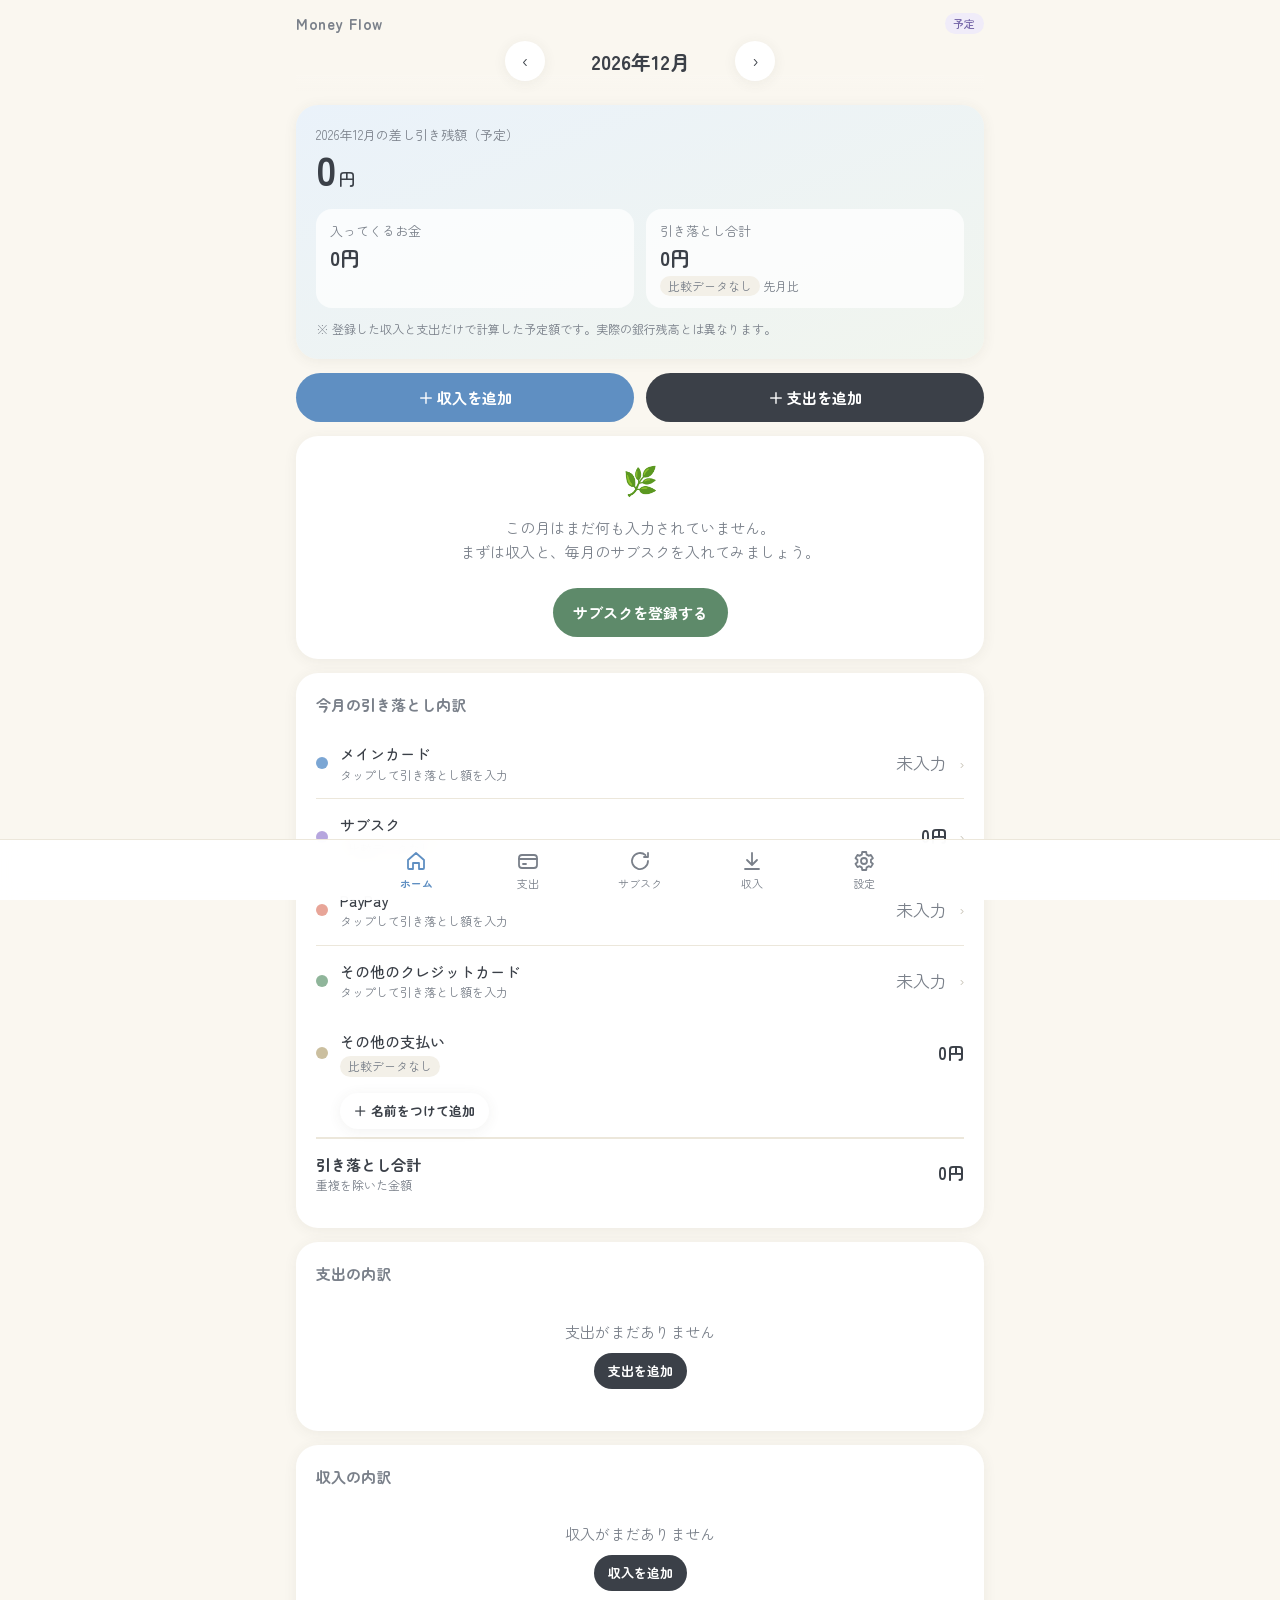
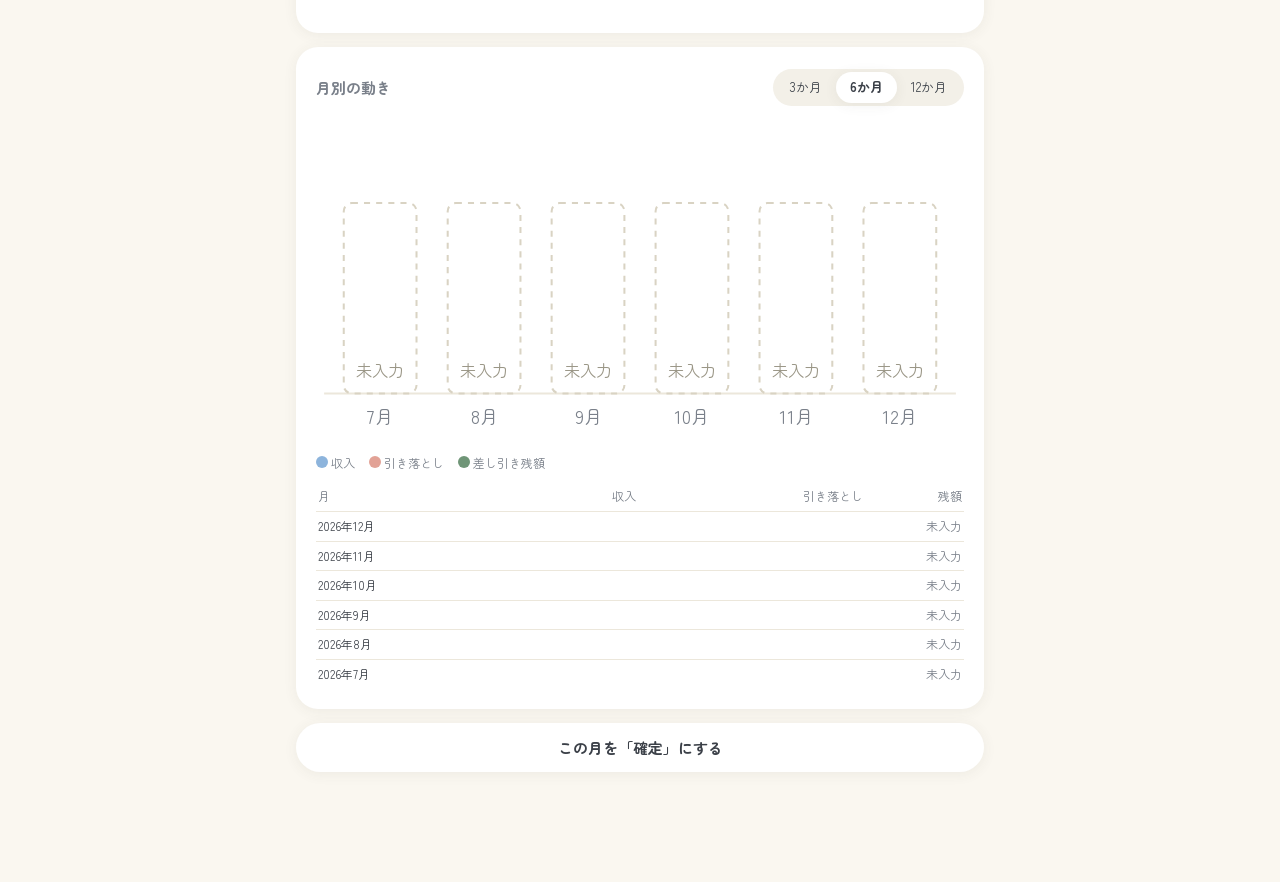
==== index.html @ 57806563 "Add files via upload" ====
<!doctype html>
<html lang="ja">
<head>
<meta charset="utf-8">
<meta name="viewport" content="width=device-width, initial-scale=1, viewport-fit=cover">
<meta name="theme-color" content="#FAF7F0">
<title>Money Flow</title>
<link rel="manifest" href="manifest.webmanifest">
<link rel="apple-touch-icon" href="icon-180.png">
<meta name="apple-mobile-web-app-capable" content="yes">
<meta name="mobile-web-app-capable" content="yes">
<meta name="apple-mobile-web-app-title" content="Money Flow">
<meta name="apple-mobile-web-app-status-bar-style" content="default">
<link rel="preconnect" href="https://fonts.googleapis.com">
<link rel="stylesheet" href="https://fonts.googleapis.com/css2?family=Zen+Maru+Gothic:wght@400;500;700&display=swap">
<link rel="stylesheet" href="styles.css">
</head>
<body>
<div id="app"></div>
<div id="modal"></div>
<div id="keypad"></div>
<div id="dialog"></div>
<div id="toast" role="status" aria-live="polite"></div>
<script src="logic.js"></script>
<script src="app.js"></script>
<script>if("serviceWorker"in navigator&&location.protocol==="https:"||location.hostname==="localhost"){navigator.serviceWorker&&navigator.serviceWorker.register("sw.js").catch(function(){})}</script>
</body>
</html>
---- styles.css ----
:root{
  --bg:#FAF7F0; --card:#FFFFFF; --ink:#3B4048; --sub:#7A808A; --line:#ECE7DB;
  --blue:#A9C7E8; --blue-d:#5F8FC2; --sage:#9DBBA3; --sage-d:#5E8A6A; --sage-bg:#E8F0E9;
  --lav:#C9BFE6; --lav-bg:#F0ECF9; --coral:#E2907F; --coral-d:#C2624F; --coral-bg:#FBEBE6;
  --radius:22px; --shadow:0 2px 14px rgba(70,70,60,.07);
}
*{box-sizing:border-box;-webkit-tap-highlight-color:transparent}
html{-webkit-text-size-adjust:100%}
body{margin:0;background:var(--bg);color:var(--ink);font-family:"Zen Maru Gothic","Hiragino Maru Gothic ProN","Hiragino Sans","Yu Gothic",sans-serif;line-height:1.55;font-size:15px}
body.lock{overflow:hidden}
button{font:inherit;color:inherit;cursor:pointer;border:0;background:none;padding:0}
input,select,textarea{font:inherit;color:inherit;font-size:16px} /* 16px: iOSの自動ズーム防止 */
.shell{max-width:560px;margin:0 auto;padding:0 16px calc(96px + env(safe-area-inset-bottom))}
@media(min-width:900px){.shell{max-width:720px}}

/* header */
.top{position:sticky;top:0;z-index:5;background:linear-gradient(var(--bg) 82%,rgba(250,247,240,0));padding:calc(12px + env(safe-area-inset-top)) 0 10px;margin-bottom:4px}
.brand{display:flex;align-items:center;justify-content:space-between;font-weight:700;font-size:15px;color:var(--sub);letter-spacing:.04em}
.mswitch{display:flex;align-items:center;justify-content:center;gap:10px;margin-top:6px}
.mswitch .lbl{font-size:20px;font-weight:700;min-width:8.5em;text-align:center}
.iconbtn{width:40px;height:40px;border-radius:50%;background:var(--card);box-shadow:var(--shadow);display:grid;place-items:center;font-size:18px}
.badge{display:inline-block;font-size:11px;padding:2px 8px;border-radius:99px;background:var(--lav-bg);color:#7566A8;font-weight:500}
.badge.ok{background:var(--sage-bg);color:var(--sage-d)}

/* cards */
.card{background:var(--card);border-radius:var(--radius);box-shadow:var(--shadow);padding:20px;margin:14px 0}
.card h2{margin:0 0 12px;font-size:15px;font-weight:700;color:var(--sub)}
.hero{background:linear-gradient(160deg,#EAF2FA 0%,#F1F5EE 100%)}
.hero .big{font-size:40px;font-weight:700;letter-spacing:-.01em;line-height:1.2}
.hero .big small{font-size:18px;font-weight:500;margin-left:2px}
.hero .cap{font-size:13px;color:var(--sub)}
.pair{display:grid;grid-template-columns:1fr 1fr;gap:12px;margin-top:16px}
.pair .box{background:rgba(255,255,255,.75);border-radius:16px;padding:12px 14px}
.pair .num{font-size:20px;font-weight:700}
.note{font-size:12px;color:var(--sub);margin-top:12px}
.gentle{background:var(--coral-bg);color:#8B4A3C;border-radius:14px;padding:10px 14px;margin-top:14px;font-size:13px}
.muted{color:var(--sub)} .small{font-size:12px}

/* rows */
.row{display:flex;align-items:center;gap:12px;padding:14px 0;border-top:1px solid var(--line);width:100%;text-align:left}
.row:first-of-type{border-top:0}
.dot{width:12px;height:12px;border-radius:50%;flex:none}
.row .grow{flex:1;min-width:0}
.row .name{font-weight:500;overflow:hidden;text-overflow:ellipsis}
.row .amt{font-weight:700;font-size:17px;white-space:nowrap;text-align:right}
.row .chev{color:#C4BFB2}
.delta{display:inline-block;font-size:12px;padding:1px 8px;border-radius:99px;margin-top:2px}
.delta.up{background:var(--coral-bg);color:var(--coral-d)}
.delta.down{background:var(--sage-bg);color:var(--sage-d)}
.delta.flat,.delta.none{background:#F3F0E8;color:var(--sub)}

/* buttons */
.btn{display:inline-flex;align-items:center;justify-content:center;gap:6px;border-radius:99px;padding:13px 20px;font-weight:700;background:var(--ink);color:#fff;min-height:48px}
.btn.blue{background:var(--blue-d);color:#fff}
.btn.sage{background:var(--sage-d);color:#fff}
.btn.ghost{background:var(--card);color:var(--ink);box-shadow:var(--shadow)}
.btn.danger{background:var(--coral-bg);color:var(--coral-d)}
.btn.block{display:flex;width:100%}
.btn.sm{min-height:36px;padding:7px 14px;font-size:13px}
.actions{display:grid;grid-template-columns:1fr 1fr;gap:12px;margin:14px 0}

/* charts */
.donutwrap{display:flex;gap:18px;align-items:center;flex-wrap:wrap;justify-content:center}
.donut{width:150px;height:150px;flex:none}
.legend{flex:1;min-width:190px}
.legend .li{display:flex;align-items:center;gap:8px;padding:5px 0;font-size:13px}
.legend .li b{margin-left:auto;white-space:nowrap}
.empty{text-align:center;padding:22px 8px;color:var(--sub)}
.empty .btn{margin-top:10px}
.seg{display:inline-flex;background:#F3F0E8;border-radius:99px;padding:3px}
.seg button{padding:5px 14px;border-radius:99px;font-size:13px}
.seg button.on{background:var(--card);box-shadow:var(--shadow);font-weight:700}
.chart{width:100%;height:auto;display:block;margin-top:8px}
.mtable{width:100%;border-collapse:collapse;font-size:12px;margin-top:10px}
.mtable td,.mtable th{padding:5px 2px;text-align:right;border-top:1px solid var(--line);font-weight:400}
.mtable th:first-child,.mtable td:first-child{text-align:left}
.mtable thead th{color:var(--sub);border-top:0}

/* nav */
.nav{position:fixed;left:0;right:0;bottom:0;z-index:6;background:rgba(255,255,255,.94);backdrop-filter:blur(10px);border-top:1px solid var(--line);display:flex;justify-content:center;padding-bottom:env(safe-area-inset-bottom)}
.nav .in{display:flex;width:100%;max-width:560px}
.nav button{flex:1;padding:9px 0 8px;display:flex;flex-direction:column;align-items:center;gap:2px;font-size:11px;color:var(--sub)}
.nav button.on{color:var(--blue-d);font-weight:700}
.nav svg{width:24px;height:24px}

/* modal sheet */
#modal,#keypad,#dialog{position:fixed;inset:0;z-index:20;display:none}
#modal.show,#keypad.show,#dialog.show{display:block}
#keypad{z-index:30} #dialog{z-index:40}
.scrim{position:absolute;inset:0;background:rgba(50,52,58,.38)}
.sheet{position:absolute;left:50%;transform:translateX(-50%);bottom:0;width:100%;max-width:560px;max-height:92vh;overflow:auto;background:var(--bg);border-radius:26px 26px 0 0;padding:20px 18px calc(22px + env(safe-area-inset-bottom));animation:up .22s ease}
@keyframes up{from{transform:translate(-50%,30px);opacity:.5}to{transform:translate(-50%,0);opacity:1}}
@media(min-width:700px){#modal .sheet,#dialog .sheet{bottom:auto;top:50%;transform:translate(-50%,-50%);border-radius:26px;animation:none}}
.sheet h3{margin:0 0 14px;font-size:18px}
.field{margin:14px 0}
.field>label,.field>.lab{display:block;font-size:12px;color:var(--sub);margin-bottom:6px;font-weight:500}
.input{width:100%;padding:13px 14px;border-radius:14px;border:1.5px solid var(--line);background:#fff;outline:0;min-height:48px}
.input:focus{border-color:var(--blue)}
.amount-btn{width:100%;text-align:left;padding:12px 14px;border-radius:14px;border:1.5px solid var(--line);background:#fff;font-size:24px;font-weight:700;min-height:56px}
.amount-btn.ph{color:#B8B4A8;font-weight:400;font-size:16px}
.chips{display:flex;flex-wrap:wrap;gap:8px}
.chip{padding:9px 14px;border-radius:99px;background:#fff;border:1.5px solid var(--line);font-size:14px;min-height:40px}
.chip.on{background:var(--blue-d);border-color:var(--blue-d);color:#fff;font-weight:700}
.check{display:flex;gap:10px;align-items:flex-start;padding:12px 14px;background:#fff;border-radius:14px;border:1.5px solid var(--line);width:100%;text-align:left}
.check .box{width:22px;height:22px;border-radius:7px;border:2px solid #CFC9B8;flex:none;display:grid;place-items:center;color:#fff;font-size:14px;margin-top:1px}
.check.on .box{background:var(--sage-d);border-color:var(--sage-d)}
.stepper{display:flex;align-items:center;gap:8px}
.stepper .v{flex:1;text-align:center;font-weight:700;background:#fff;border:1.5px solid var(--line);border-radius:14px;padding:11px 6px}
.stepper .iconbtn{box-shadow:none;border:1.5px solid var(--line)}
.err{color:var(--coral-d);font-size:13px;margin-top:8px;min-height:1em}
.btnrow{display:flex;gap:10px;margin-top:16px}.btnrow .btn{flex:1}

/* keypad */
.kp{position:absolute;left:50%;transform:translateX(-50%);bottom:0;width:100%;max-width:560px;background:#fff;border-radius:26px 26px 0 0;padding:16px 16px calc(16px + env(safe-area-inset-bottom));box-shadow:0 -6px 30px rgba(0,0,0,.12);user-select:none;-webkit-user-select:none;touch-action:manipulation;animation:up .18s ease}
.kp .disp{text-align:right;font-size:34px;font-weight:700;padding:6px 6px 12px;min-height:60px;overflow:hidden;white-space:nowrap}
.kp .disp.ph{color:#C0BCB0;font-weight:400;font-size:18px;padding-top:16px}
.kp .ttl{font-size:13px;color:var(--sub);padding:0 6px}
.kp .grid{display:grid;grid-template-columns:repeat(3,1fr);gap:10px}
.kp .grid button{height:58px;border-radius:18px;background:#F6F3EA;font-size:24px;font-weight:500}
.kp .grid button:active{background:var(--blue)}
.kp .grid button.fn{background:#EFEAF8;font-size:20px}
.kp .bar{display:grid;grid-template-columns:1fr 2fr;gap:10px;margin-top:12px}

#toast{position:fixed;left:50%;bottom:calc(90px + env(safe-area-inset-bottom));transform:translateX(-50%);background:var(--ink);color:#fff;padding:10px 18px;border-radius:99px;font-size:14px;opacity:0;pointer-events:none;transition:opacity .25s;z-index:50;max-width:90vw}
#toast.show{opacity:1}
.fab-note{font-size:12px;color:var(--sub);text-align:center}
.tag{font-size:11px;padding:1px 8px;border-radius:99px;background:var(--lav-bg);color:#7566A8;margin-left:6px;white-space:nowrap}
.tag.inc{background:var(--sage-bg);color:var(--sage-d)}
.tag.off{background:#EEE;color:#888}
.gh{display:flex;align-items:center;justify-content:space-between;margin:2px 0 4px}
.gh b{font-size:15px}
.list-head{display:flex;justify-content:space-between;align-items:center;margin-top:20px}
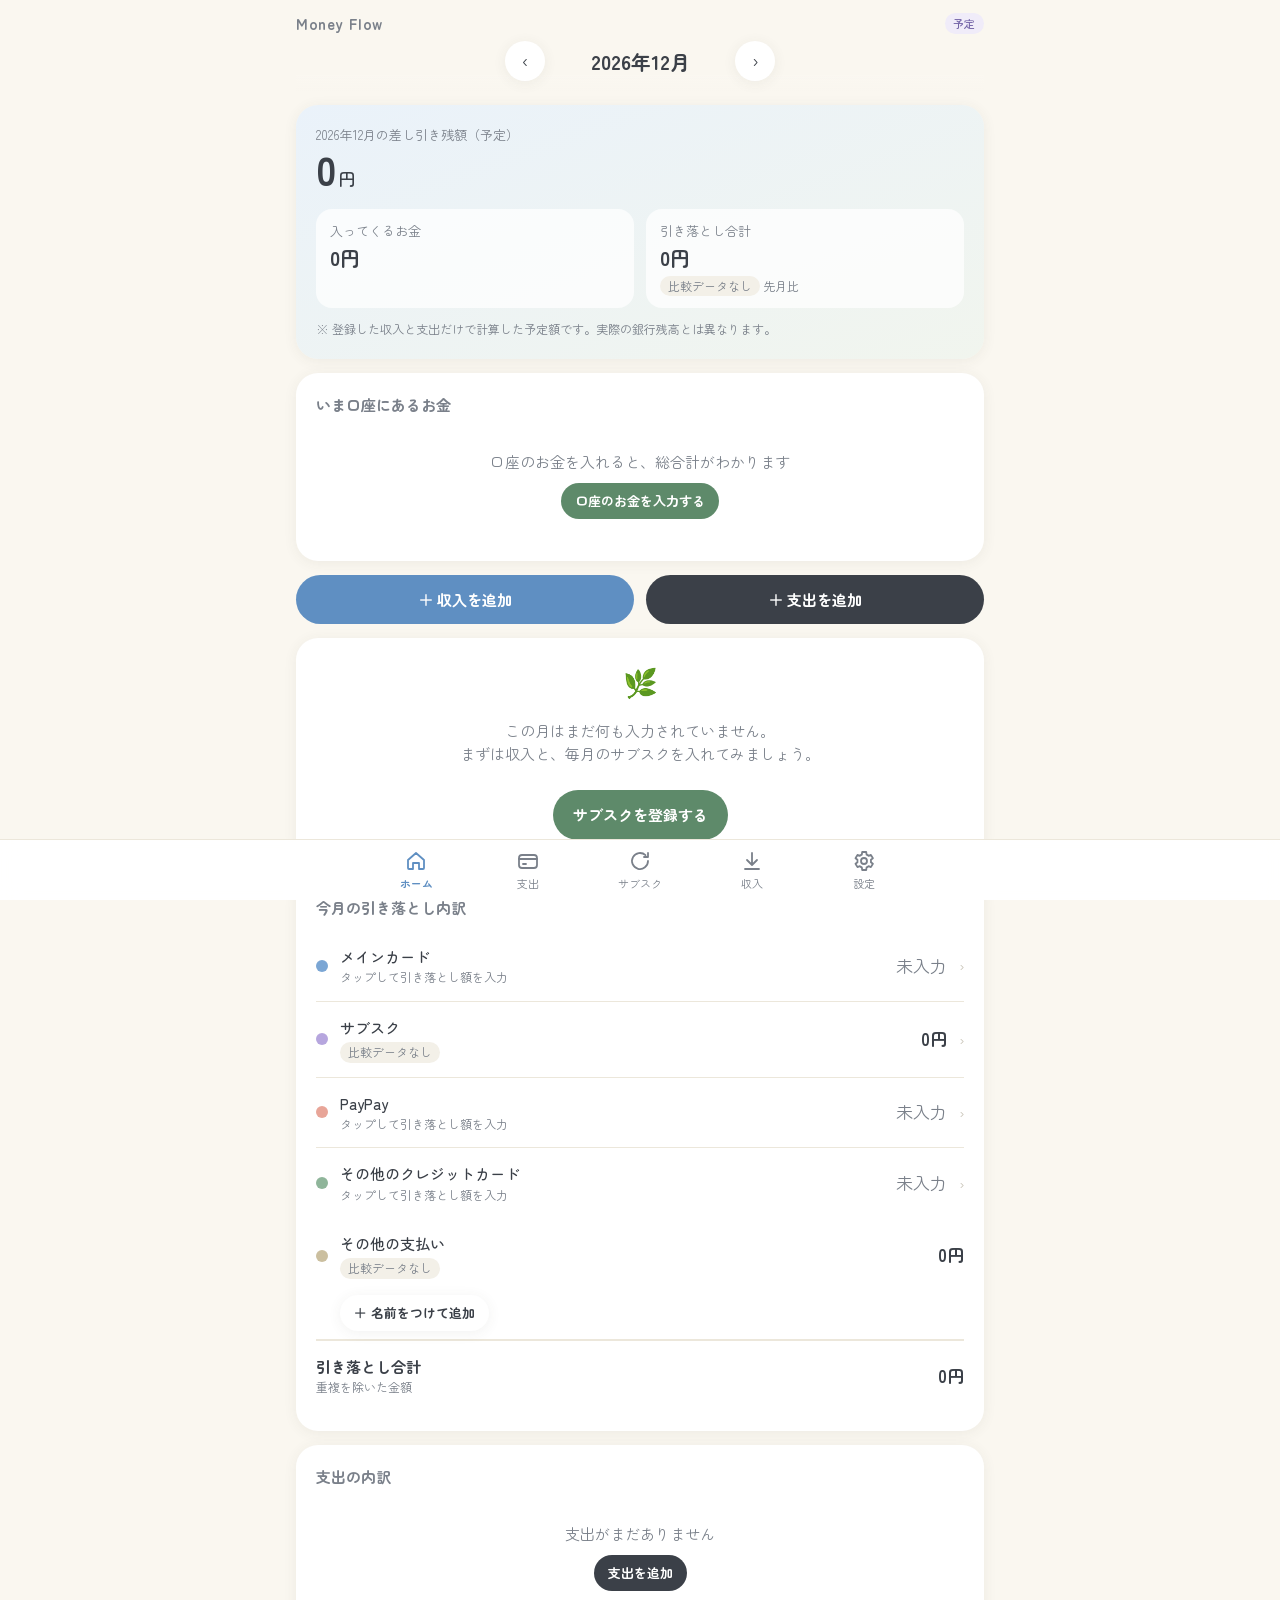
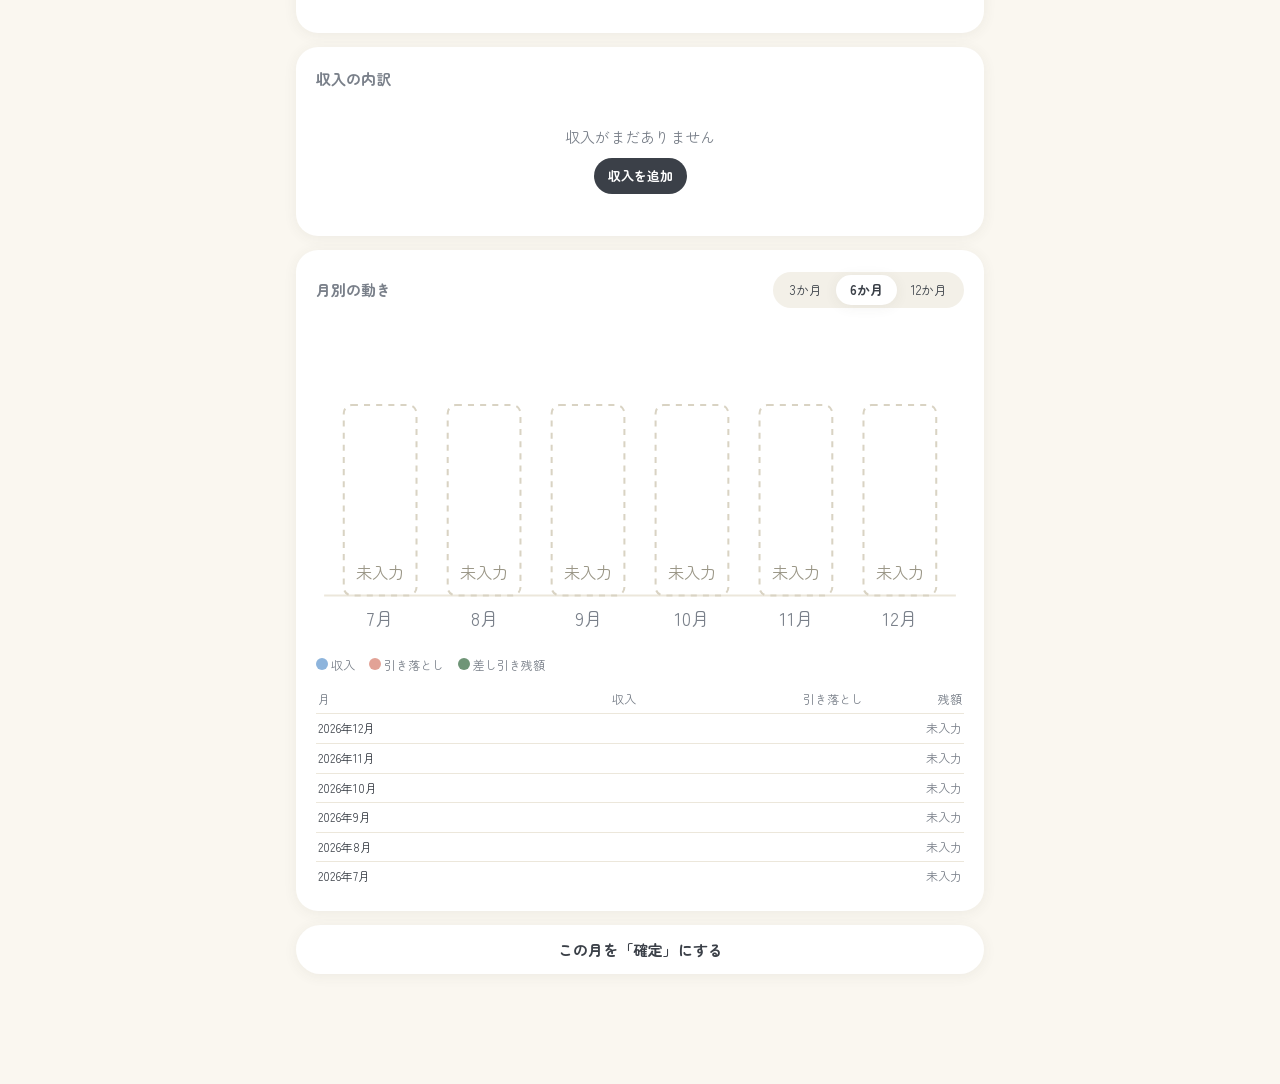
==== commit 41853b50: "Add files via upload" ====
--- a/index.html
+++ b/index.html
@@ -13,7 +13,7 @@
 <meta name="apple-mobile-web-app-status-bar-style" content="default">
 <link rel="preconnect" href="https://fonts.googleapis.com">
 <link rel="stylesheet" href="https://fonts.googleapis.com/css2?family=Zen+Maru+Gothic:wght@400;500;700&display=swap">
-<link rel="stylesheet" href="styles.css">
+<link rel="stylesheet" href="styles.css?v=3">
 </head>
 <body>
 <div id="app"></div>
@@ -21,8 +21,8 @@
 <div id="keypad"></div>
 <div id="dialog"></div>
 <div id="toast" role="status" aria-live="polite"></div>
-<script src="logic.js"></script>
-<script src="app.js"></script>
+<script src="logic.js?v=3"></script>
+<script src="app.js?v=3"></script>
 <script>if("serviceWorker"in navigator&&location.protocol==="https:"||location.hostname==="localhost"){navigator.serviceWorker&&navigator.serviceWorker.register("sw.js").catch(function(){})}</script>
 </body>
 </html>
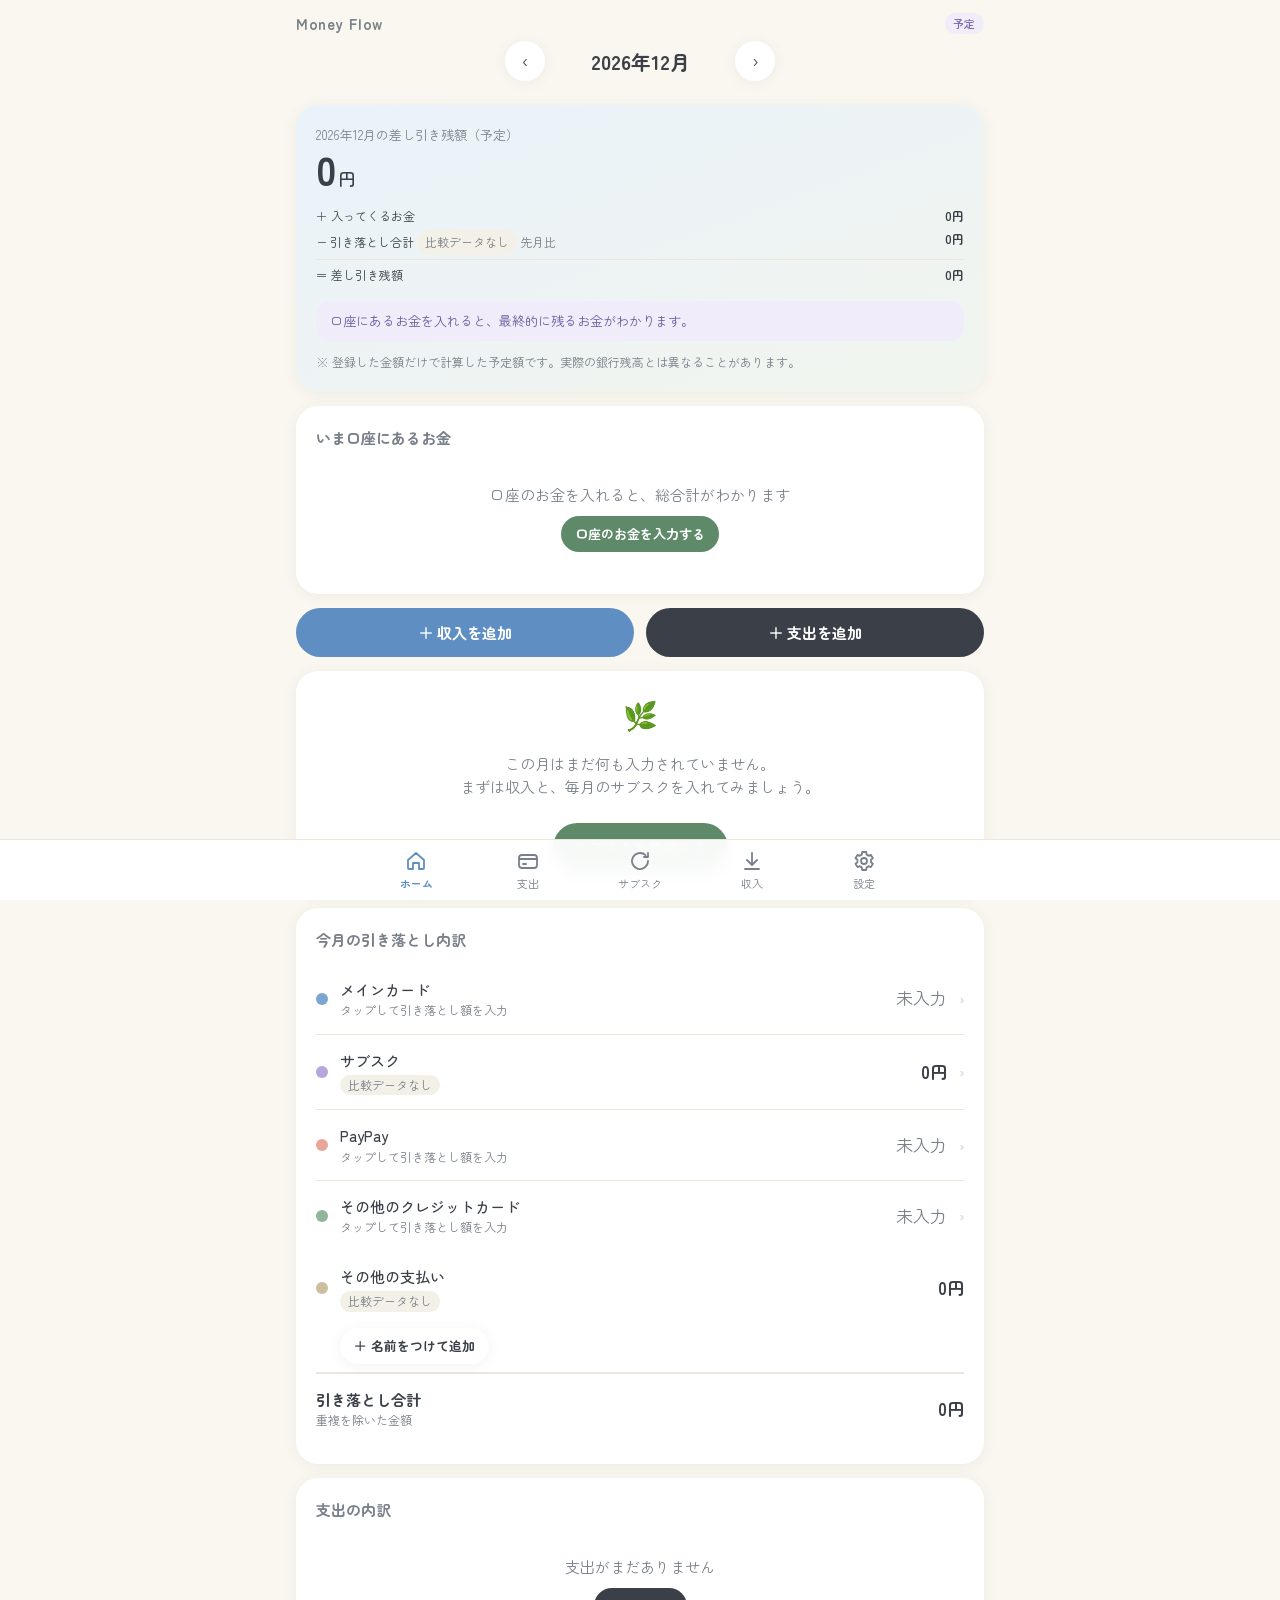
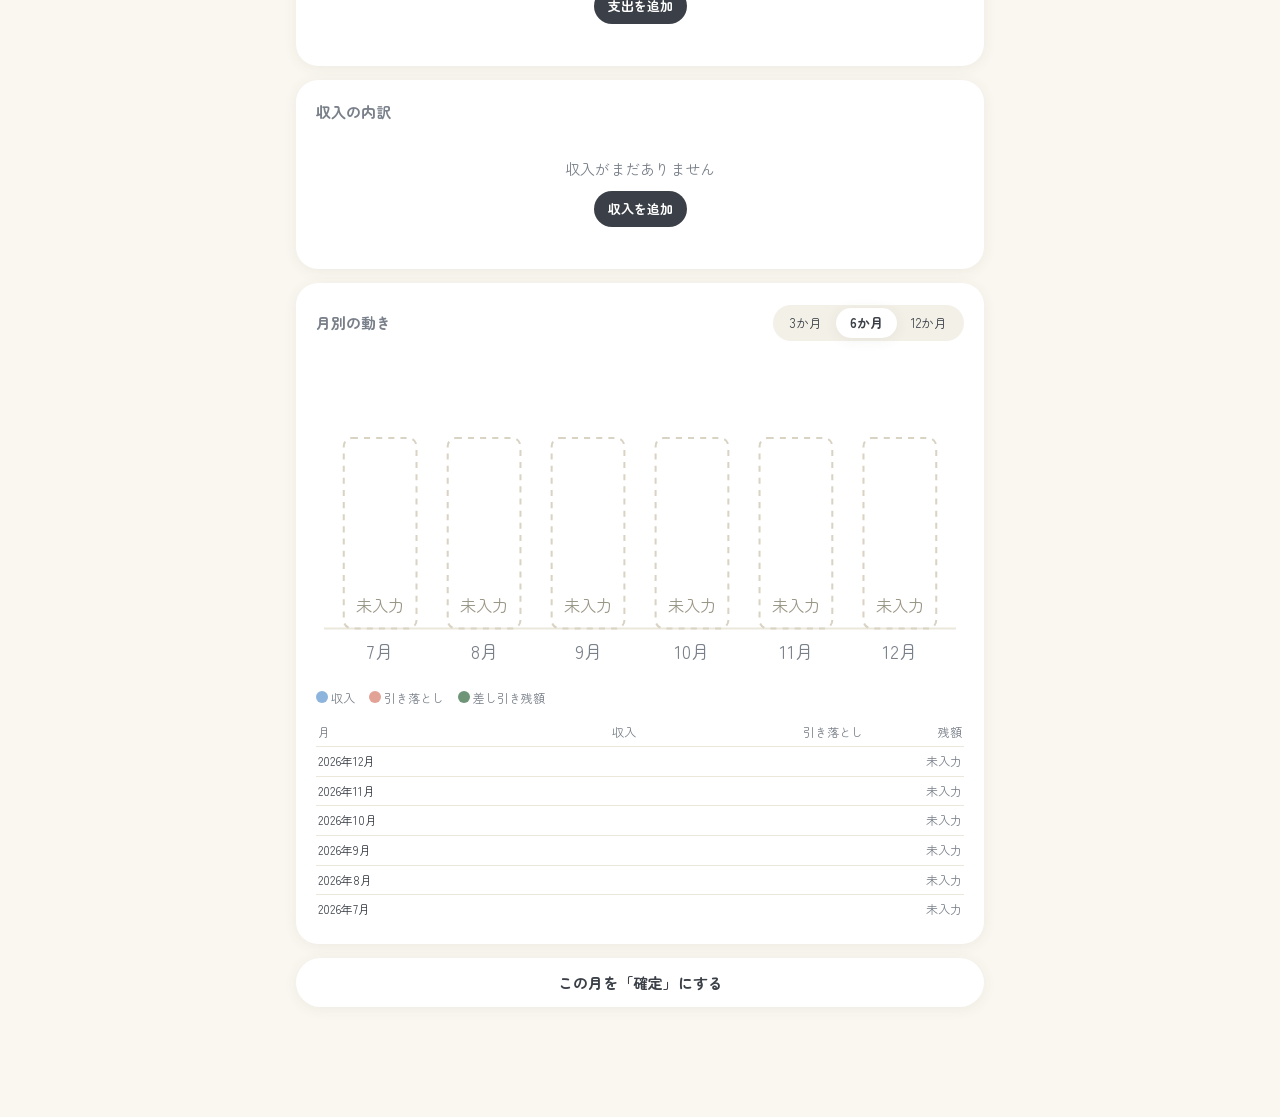
==== commit a7561d5f: "Add files via upload" ====
--- a/index.html
+++ b/index.html
@@ -13,16 +13,17 @@
 <meta name="apple-mobile-web-app-status-bar-style" content="default">
 <link rel="preconnect" href="https://fonts.googleapis.com">
 <link rel="stylesheet" href="https://fonts.googleapis.com/css2?family=Zen+Maru+Gothic:wght@400;500;700&display=swap">
-<link rel="stylesheet" href="styles.css?v=3">
+<link rel="stylesheet" href="styles.css?v=5">
 </head>
 <body>
 <div id="app"></div>
 <div id="modal"></div>
 <div id="keypad"></div>
 <div id="dialog"></div>
+<div id="update"></div>
 <div id="toast" role="status" aria-live="polite"></div>
-<script src="logic.js?v=3"></script>
-<script src="app.js?v=3"></script>
+<script src="logic.js?v=5"></script>
+<script src="app.js?v=5"></script>
 <script>if("serviceWorker"in navigator&&location.protocol==="https:"||location.hostname==="localhost"){navigator.serviceWorker&&navigator.serviceWorker.register("sw.js").catch(function(){})}</script>
 </body>
 </html>
--- a/styles.css
+++ b/styles.css
@@ -130,3 +130,8 @@
 .gh{display:flex;align-items:center;justify-content:space-between;margin:2px 0 4px}
 .gh b{font-size:15px}
 .list-head{display:flex;justify-content:space-between;align-items:center;margin-top:20px}
+
+#update{position:fixed;left:0;right:0;top:0;z-index:60;display:none;justify-content:center;padding:calc(8px + env(safe-area-inset-top)) 12px 8px}
+#update.show{display:flex}
+#update .in{background:var(--ink);color:#fff;border-radius:99px;padding:8px 8px 8px 18px;display:flex;align-items:center;gap:12px;font-size:14px;box-shadow:var(--shadow)}
+#update button{background:#fff;color:var(--ink);border-radius:99px;padding:8px 16px;font-weight:700}
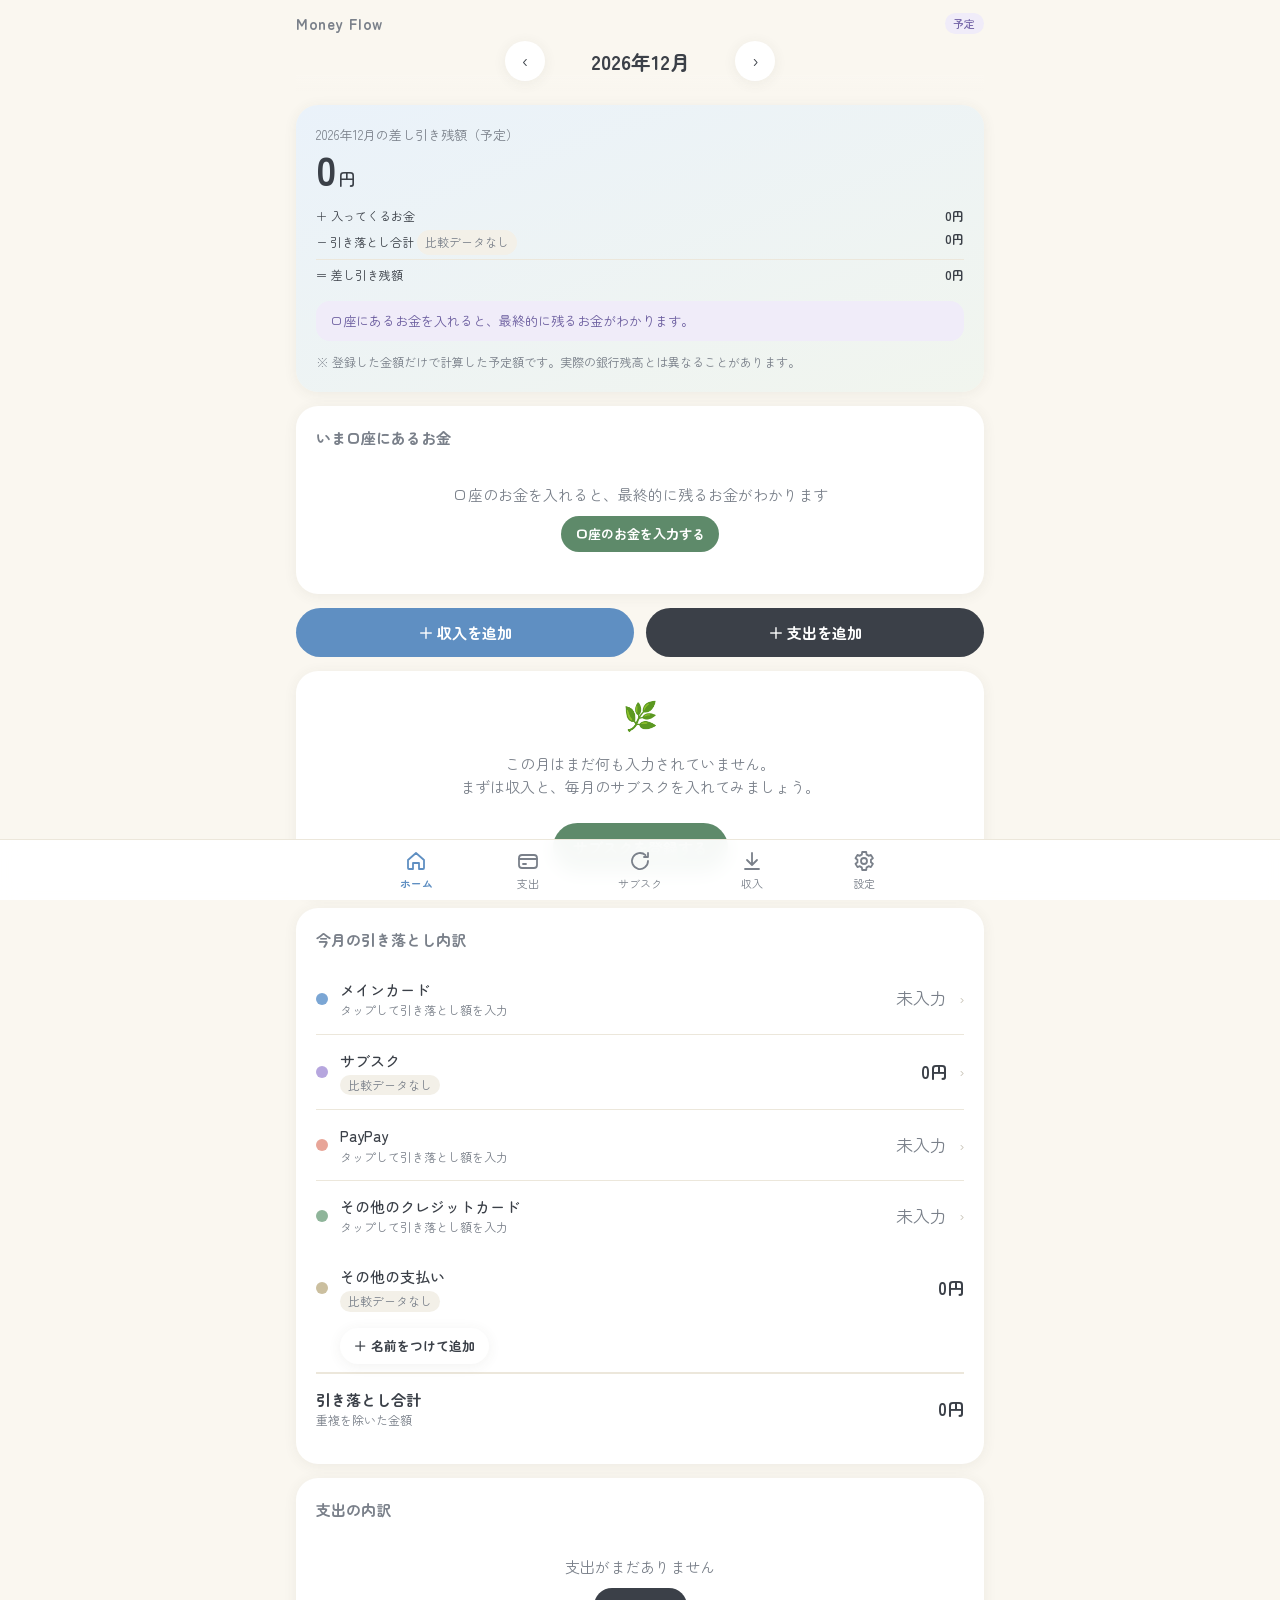
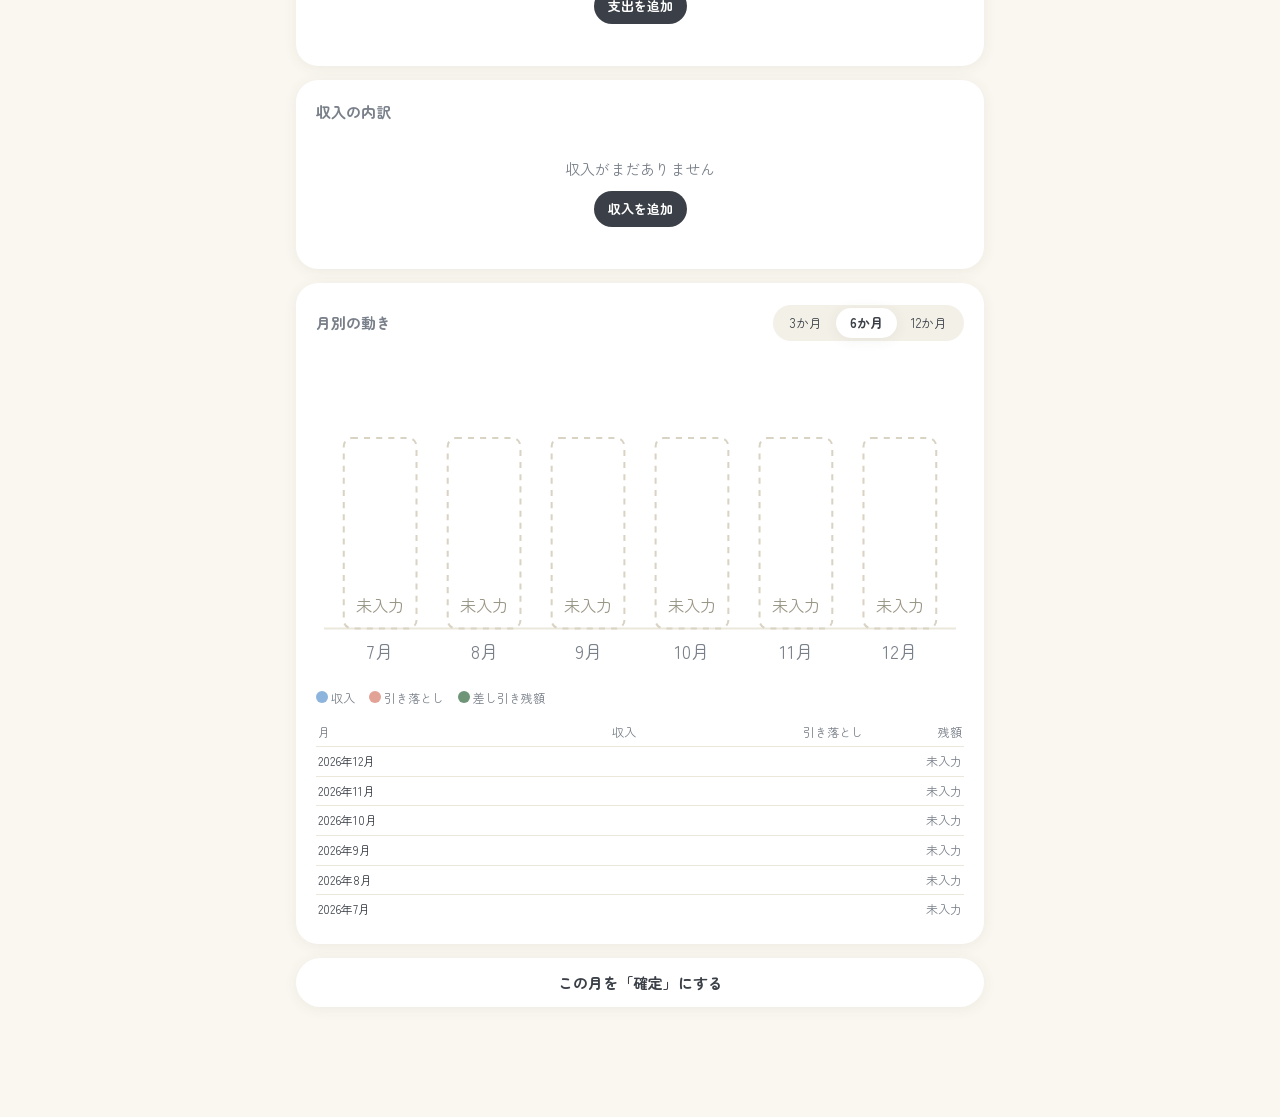
==== commit 2811230f: "Add files via upload" ====
--- a/index.html
+++ b/index.html
@@ -13,7 +13,7 @@
 <meta name="apple-mobile-web-app-status-bar-style" content="default">
 <link rel="preconnect" href="https://fonts.googleapis.com">
 <link rel="stylesheet" href="https://fonts.googleapis.com/css2?family=Zen+Maru+Gothic:wght@400;500;700&display=swap">
-<link rel="stylesheet" href="styles.css?v=5">
+<link rel="stylesheet" href="styles.css?v=6">
 </head>
 <body>
 <div id="app"></div>
@@ -22,8 +22,8 @@
 <div id="dialog"></div>
 <div id="update"></div>
 <div id="toast" role="status" aria-live="polite"></div>
-<script src="logic.js?v=5"></script>
-<script src="app.js?v=5"></script>
+<script src="logic.js?v=6"></script>
+<script src="app.js?v=6"></script>
 <script>if("serviceWorker"in navigator&&location.protocol==="https:"||location.hostname==="localhost"){navigator.serviceWorker&&navigator.serviceWorker.register("sw.js").catch(function(){})}</script>
 </body>
 </html>
